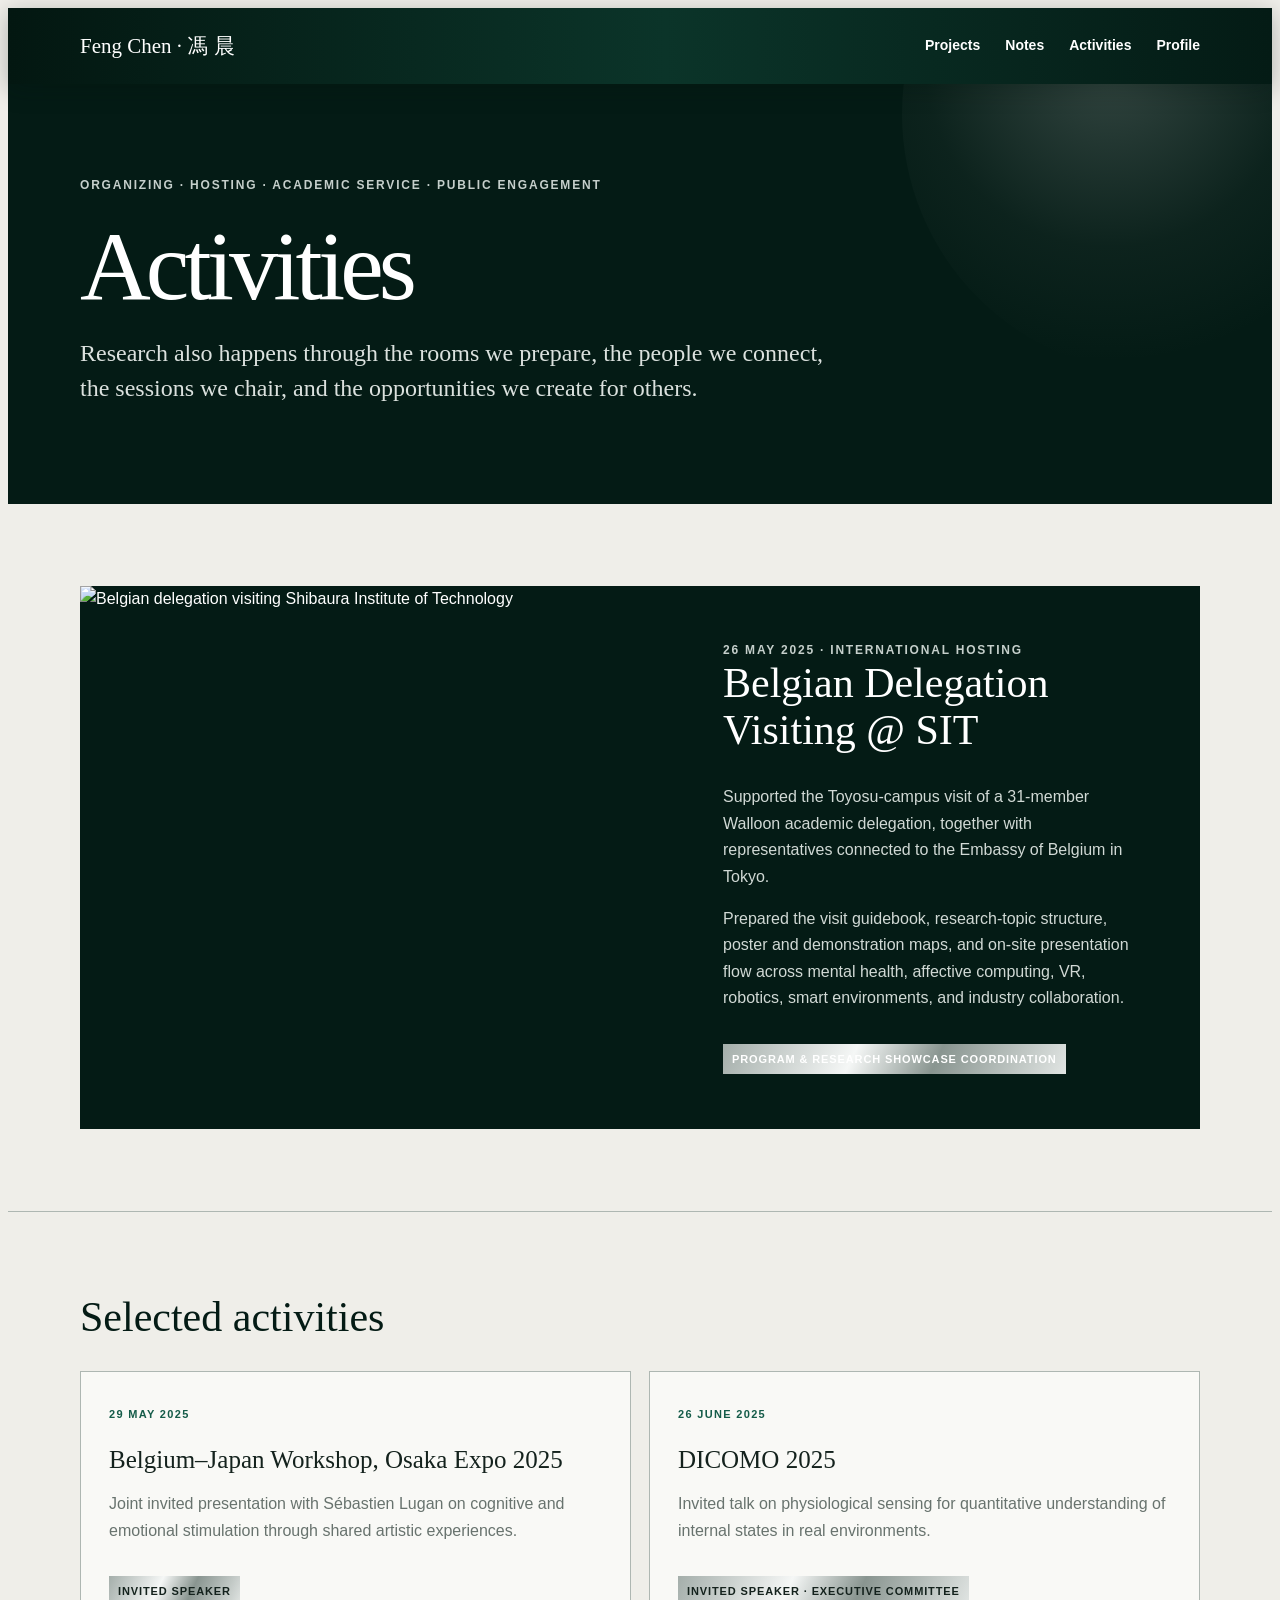
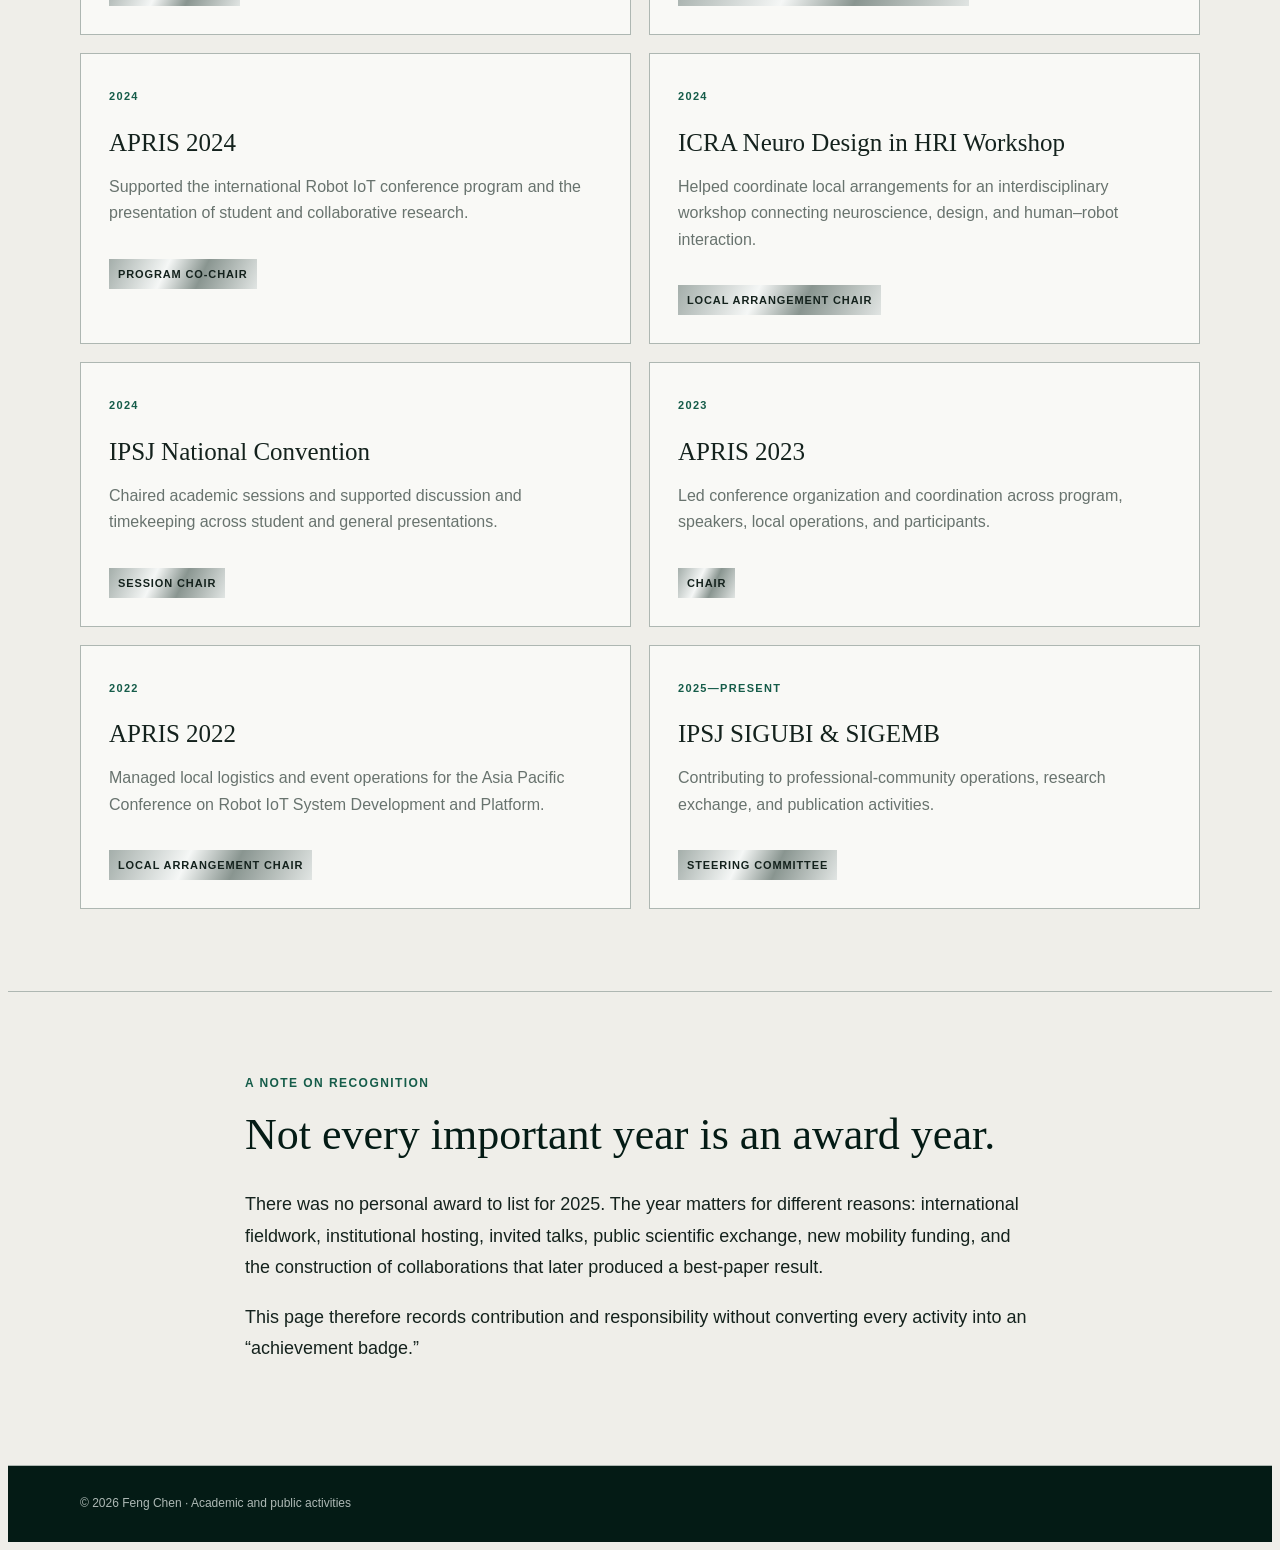
==== activities.html @ ca269ed2 "Add organizing and public activities page" ====
<!doctype html><html lang="en"><head><meta charset="utf-8"><meta name="viewport" content="width=device-width,initial-scale=1"><meta name="description" content="Academic service, organizing, public engagement, and international activities of Feng Chen."><title>Activities — Feng Chen</title><link rel="stylesheet" href="site.css"></head><body class="editorial-shell">
<header class="journal-nav"><div class="inner"><a class="brand" href="index.html">Feng Chen · 馮 晨</a><nav class="links"><a href="projects.html">Projects</a><a href="notes.html">Notes</a><a href="activities.html">Activities</a><a href="profile.html">Profile</a></nav></div></header>
<section class="page-hero"><div class="journal-wrap"><div class="page-kicker">Organizing · Hosting · Academic service · Public engagement</div><h1>Activities</h1><p>Research also happens through the rooms we prepare, the people we connect, the sessions we chair, and the opportunities we create for others.</p></div></section>
<main>
<section class="journal-section"><div class="journal-wrap feature-story"><img src="https://www.shibaura-it.ac.jp/assets/250527%E3%83%99%E3%83%AB%E3%82%AE%E3%83%BC.jpg" alt="Belgian delegation visiting Shibaura Institute of Technology"><div class="copy"><div class="page-kicker">26 May 2025 · International hosting</div><h2>Belgian Delegation Visiting @ SIT</h2><p>Supported the Toyosu-campus visit of a 31-member Walloon academic delegation, together with representatives connected to the Embassy of Belgium in Tokyo.</p><p>Prepared the visit guidebook, research-topic structure, poster and demonstration maps, and on-site presentation flow across mental health, affective computing, VR, robotics, smart environments, and industry collaboration.</p><span class="role">Program & research showcase coordination</span></div></div></section>
<section class="journal-section"><div class="journal-wrap"><h2>Selected activities</h2><div class="activity-cards">
<article class="activity-card"><time>29 May 2025</time><h3>Belgium–Japan Workshop, Osaka Expo 2025</h3><p>Joint invited presentation with Sébastien Lugan on cognitive and emotional stimulation through shared artistic experiences.</p><span class="role">Invited speaker</span></article>
<article class="activity-card"><time>26 June 2025</time><h3>DICOMO 2025</h3><p>Invited talk on physiological sensing for quantitative understanding of internal states in real environments.</p><span class="role">Invited speaker · Executive committee</span></article>
<article class="activity-card"><time>2024</time><h3>APRIS 2024</h3><p>Supported the international Robot IoT conference program and the presentation of student and collaborative research.</p><span class="role">Program co-chair</span></article>
<article class="activity-card"><time>2024</time><h3>ICRA Neuro Design in HRI Workshop</h3><p>Helped coordinate local arrangements for an interdisciplinary workshop connecting neuroscience, design, and human–robot interaction.</p><span class="role">Local arrangement chair</span></article>
<article class="activity-card"><time>2024</time><h3>IPSJ National Convention</h3><p>Chaired academic sessions and supported discussion and timekeeping across student and general presentations.</p><span class="role">Session chair</span></article>
<article class="activity-card"><time>2023</time><h3>APRIS 2023</h3><p>Led conference organization and coordination across program, speakers, local operations, and participants.</p><span class="role">Chair</span></article>
<article class="activity-card"><time>2022</time><h3>APRIS 2022</h3><p>Managed local logistics and event operations for the Asia Pacific Conference on Robot IoT System Development and Platform.</p><span class="role">Local arrangement chair</span></article>
<article class="activity-card"><time>2025—present</time><h3>IPSJ SIGUBI & SIGEMB</h3><p>Contributing to professional-community operations, research exchange, and publication activities.</p><span class="role">Steering committee</span></article>
</div></div></section>
<section class="journal-section"><div class="journal-wrap article"><div class="meta">A note on recognition</div><h2>Not every important year is an award year.</h2><p>There was no personal award to list for 2025. The year matters for different reasons: international fieldwork, institutional hosting, invited talks, public scientific exchange, new mobility funding, and the construction of collaborations that later produced a best-paper result.</p><p>This page therefore records contribution and responsibility without converting every activity into an “achievement badge.”</p></div></section>
</main><footer class="journal-footer"><div class="journal-wrap">© 2026 Feng Chen · Academic and public activities</div></footer></body></html>
---- site.css ----
:root{--forest:#041b15;--forest-2:#0a3026;--emerald:#155c49;--ink:#14221d;--paper:#efeee9;--paper-2:#e5e3dc;--muted:#68736e;--line:#aeb7b2;--silver-metal:linear-gradient(112deg,#707a77 0%,#e8ecea 18%,#929d99 36%,#f8faf9 52%,#7d8985 72%,#d9dfdc 88%,#68736f 100%);--silver-soft:linear-gradient(115deg,#a4aeaa,#f5f7f6 38%,#899590 62%,#e1e5e3)}
body{background:var(--paper)}
.topbar{background:linear-gradient(90deg,#031711 0%,#0b3429 54%,#041b15 100%);box-shadow:0 5px 22px #00130d45}
.topbar:after{content:"";position:absolute;left:0;right:0;bottom:0;height:1px;background:var(--silver-metal);opacity:.72}
.topbar nav a{position:relative}.topbar nav a:after{content:"";position:absolute;left:0;right:100%;bottom:-8px;height:2px;background:var(--silver-metal);transition:.25s}.topbar nav a:hover:after{right:0}
.metrics{background:var(--silver-metal);position:relative}.metrics:before{content:"";position:absolute;inset:0;background:linear-gradient(180deg,#ffffff62,transparent 42%,#00110b18)}
.metric{position:relative}
.section:nth-of-type(even){background:linear-gradient(120deg,#f5f4ef,#e8e7e1)}
.section-label{font-size:13px!important}.section-label span{font-size:12px}
.now-strip{padding:74px 0;background:var(--forest);color:white;position:relative;overflow:hidden}.now-strip:before{content:"NOW";position:absolute;right:-.02em;top:-.35em;font:210px Georgia,serif;color:#ffffff08;letter-spacing:-.06em}.now-grid{display:grid;grid-template-columns:190px 1.25fr .75fr;gap:58px;position:relative}.now-strip .section-label{color:#c7cfcc}.now-strip h2{font:400 clamp(34px,4vw,54px)/1.08 Georgia,serif;margin:0 0 22px}.now-strip p{color:#d3d9d6;margin:0}.now-actions{display:flex;flex-direction:column;gap:10px}.metal-link{background:var(--silver-metal);color:#071d16;padding:13px 16px;font-size:13px;font-weight:800;box-shadow:inset 0 1px #fff,0 8px 20px #0003}.metal-link:hover{transform:translateY(-2px)}
.latest{padding:95px 0}.latest-head{display:grid;grid-template-columns:190px 1fr;gap:58px;margin-bottom:38px}.latest h2{font:400 clamp(37px,4vw,55px)/1.05 Georgia,serif;margin:0;color:var(--forest)}.note-grid{display:grid;grid-template-columns:1.2fr 1fr 1fr;gap:17px}.note-card{padding:28px;background:#f9f9f6;border:1px solid var(--line);min-height:310px;display:flex;flex-direction:column;box-shadow:0 12px 35px #25372f0a}.note-card:first-child{background:linear-gradient(145deg,#0a3429,#041a14);color:white;border-color:#315b4f}.note-card time,.note-card .kind{font-size:11px;text-transform:uppercase;letter-spacing:.13em;font-weight:800;color:var(--emerald)}.note-card:first-child time,.note-card:first-child .kind{color:#cbd4d1}.note-card h3{font:400 26px/1.18 Georgia,serif;margin:38px 0 15px}.note-card p{font-size:14px;color:var(--muted);margin:0 0 20px}.note-card:first-child p{color:#cbd4d1}.note-card a{margin-top:auto;font-size:13px;font-weight:800}
.editorial-shell{min-height:100vh;background:var(--paper);color:var(--ink);font:16px/1.65 Inter,Arial,sans-serif}.editorial-shell *{box-sizing:border-box}.editorial-shell a{text-decoration:none;color:inherit}.journal-nav{position:sticky;top:0;z-index:20;background:linear-gradient(90deg,#031711,#0b3429 52%,#041b15);color:white;box-shadow:0 5px 22px #00130d45}.journal-nav .inner{width:min(1120px,calc(100% - 48px));height:76px;margin:auto;display:flex;justify-content:space-between;align-items:center}.journal-nav .brand{font:21px Georgia,serif}.journal-nav .links{display:flex;gap:25px;font-size:14px;font-weight:700}.journal-wrap{width:min(1120px,calc(100% - 48px));margin:auto}.page-hero{padding:92px 0 74px;background:var(--forest);color:white;position:relative;overflow:hidden}.page-hero:after{content:"";position:absolute;width:520px;height:520px;border-radius:50%;right:-150px;top:-230px;background:radial-gradient(circle at 40% 40%,#ffffff30,#7f8b8712 42%,transparent 68%)}.page-kicker{font-size:12px;letter-spacing:.15em;text-transform:uppercase;color:#c5cfcb;font-weight:800}.page-hero h1{font:400 clamp(54px,8vw,98px)/.9 Georgia,serif;letter-spacing:-.05em;margin:26px 0}.page-hero p{font:24px/1.45 Georgia,serif;max-width:760px;color:#dbe1de}.journal-section{padding:82px 0;border-bottom:1px solid var(--line)}.journal-section h2{font:400 42px/1.12 Georgia,serif;color:var(--forest);margin:0 0 30px}.entry-list{border-top:2px solid var(--forest)}.entry{display:grid;grid-template-columns:120px 150px 1fr;gap:25px;padding:28px 0;border-bottom:1px solid var(--line)}.entry time{font:20px Georgia,serif;color:var(--emerald)}.entry .type{font-size:11px;text-transform:uppercase;letter-spacing:.12em;color:var(--muted);font-weight:800}.entry h3{font:400 23px/1.3 Georgia,serif;margin:0 0 8px}.entry p{margin:0;color:var(--muted)}.feature-story{display:grid;grid-template-columns:1.05fr .95fr;background:var(--forest);color:white}.feature-story img{width:100%;height:100%;min-height:430px;object-fit:cover}.feature-story .copy{padding:55px}.feature-story h2{color:white}.feature-story p{color:#d1d9d5}.article{max-width:790px;margin:auto}.article .meta{font-size:12px;text-transform:uppercase;letter-spacing:.12em;color:var(--emerald);font-weight:800}.article h2{font-size:44px;margin-top:16px}.article p{font-size:18px;line-height:1.75}.article blockquote{font:25px/1.5 Georgia,serif;border-left:4px solid var(--emerald);margin:35px 0;padding:5px 0 5px 25px}.activity-cards,.project-cards{display:grid;grid-template-columns:repeat(2,1fr);gap:18px}.activity-card,.project-card{background:#f9f9f6;border:1px solid var(--line);padding:28px}.activity-card time,.project-card .tag{font-size:11px;text-transform:uppercase;letter-spacing:.12em;font-weight:800;color:var(--emerald)}.activity-card h3,.project-card h3{font:400 25px/1.25 Georgia,serif;margin:18px 0 10px}.activity-card p,.project-card p{color:var(--muted)}.role{display:inline-block;margin-top:16px;padding:6px 9px;background:var(--silver-soft);font-size:11px;font-weight:800;text-transform:uppercase;letter-spacing:.08em}.journal-footer{background:var(--forest);color:#aeb9b5;padding:28px 0;font-size:12px}
@media(max-width:850px){.now-grid,.latest-head{grid-template-columns:1fr;gap:25px}.note-grid{grid-template-columns:1fr}.journal-nav .links a:nth-child(2),.journal-nav .links a:nth-child(3){display:none}.feature-story{grid-template-columns:1fr}.entry{grid-template-columns:80px 1fr}.entry .type{grid-column:2}.entry>div:last-child{grid-column:2}.activity-cards,.project-cards{grid-template-columns:1fr}}
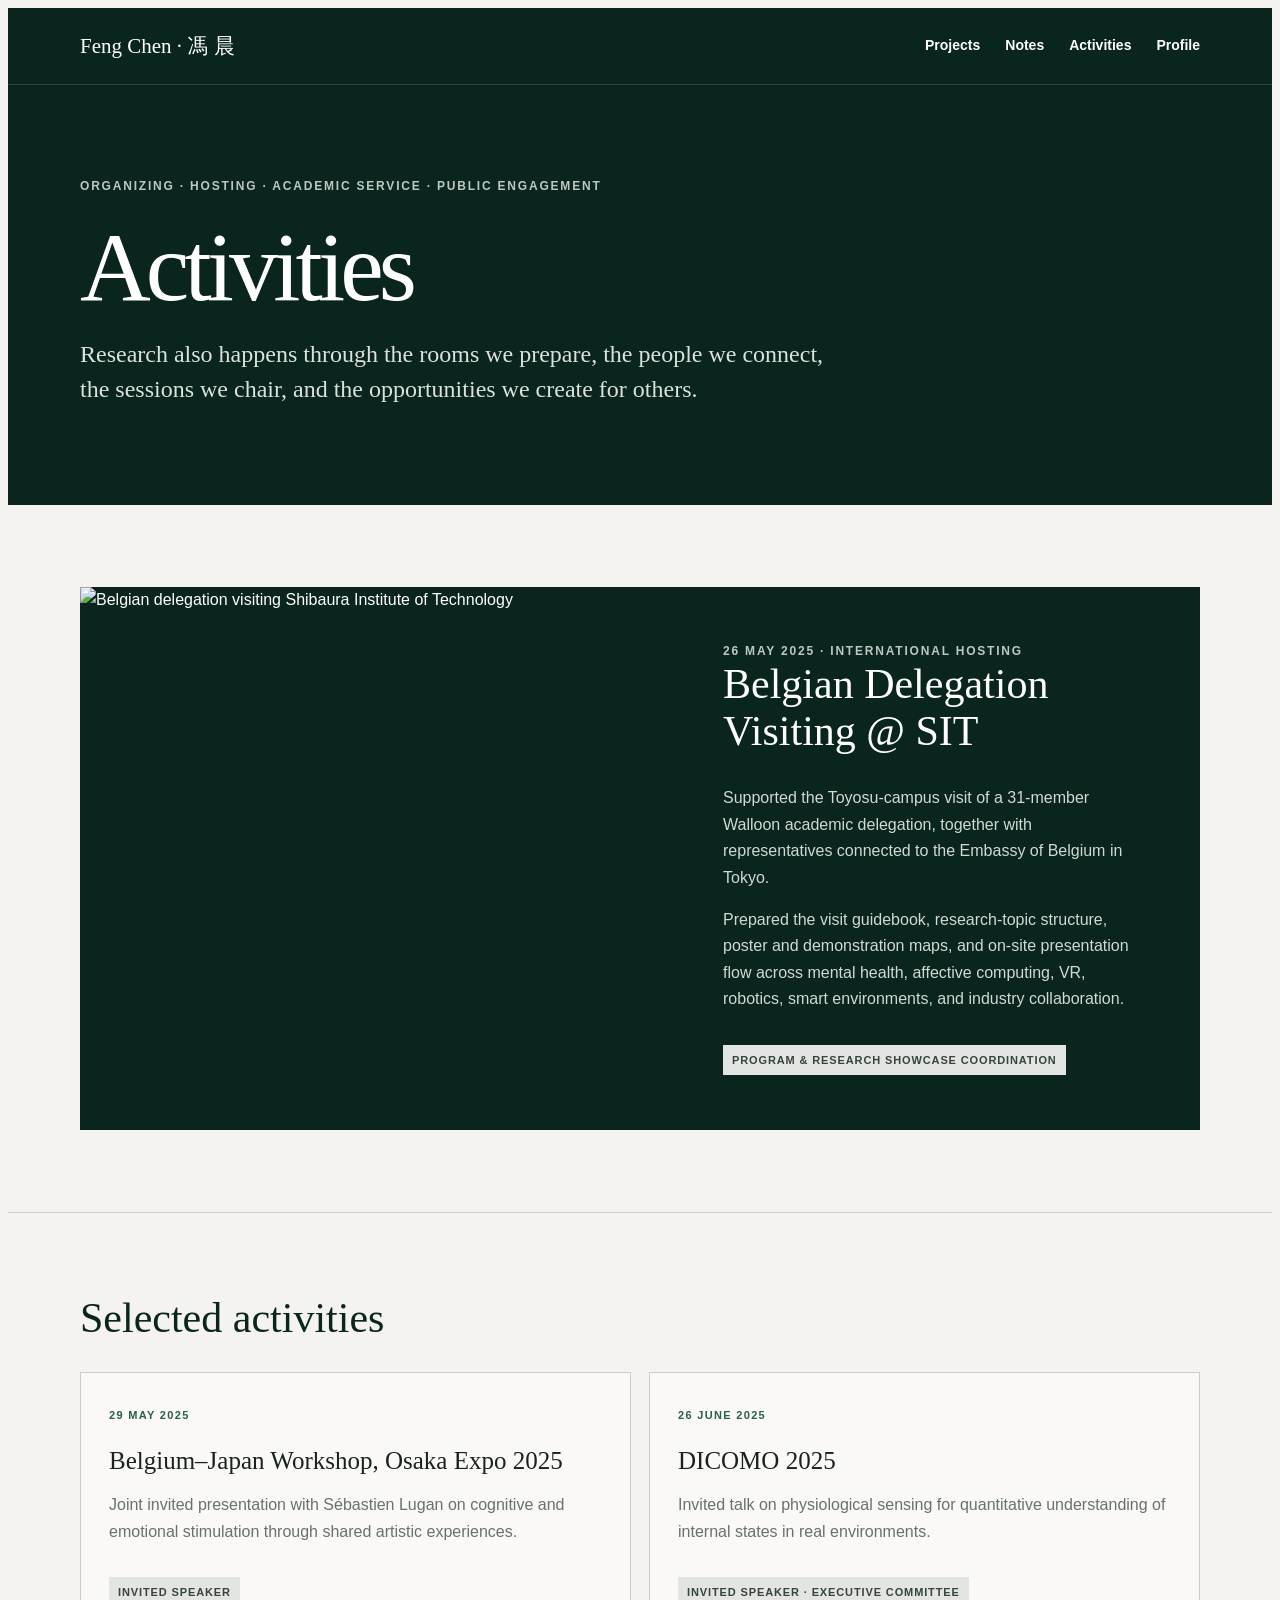
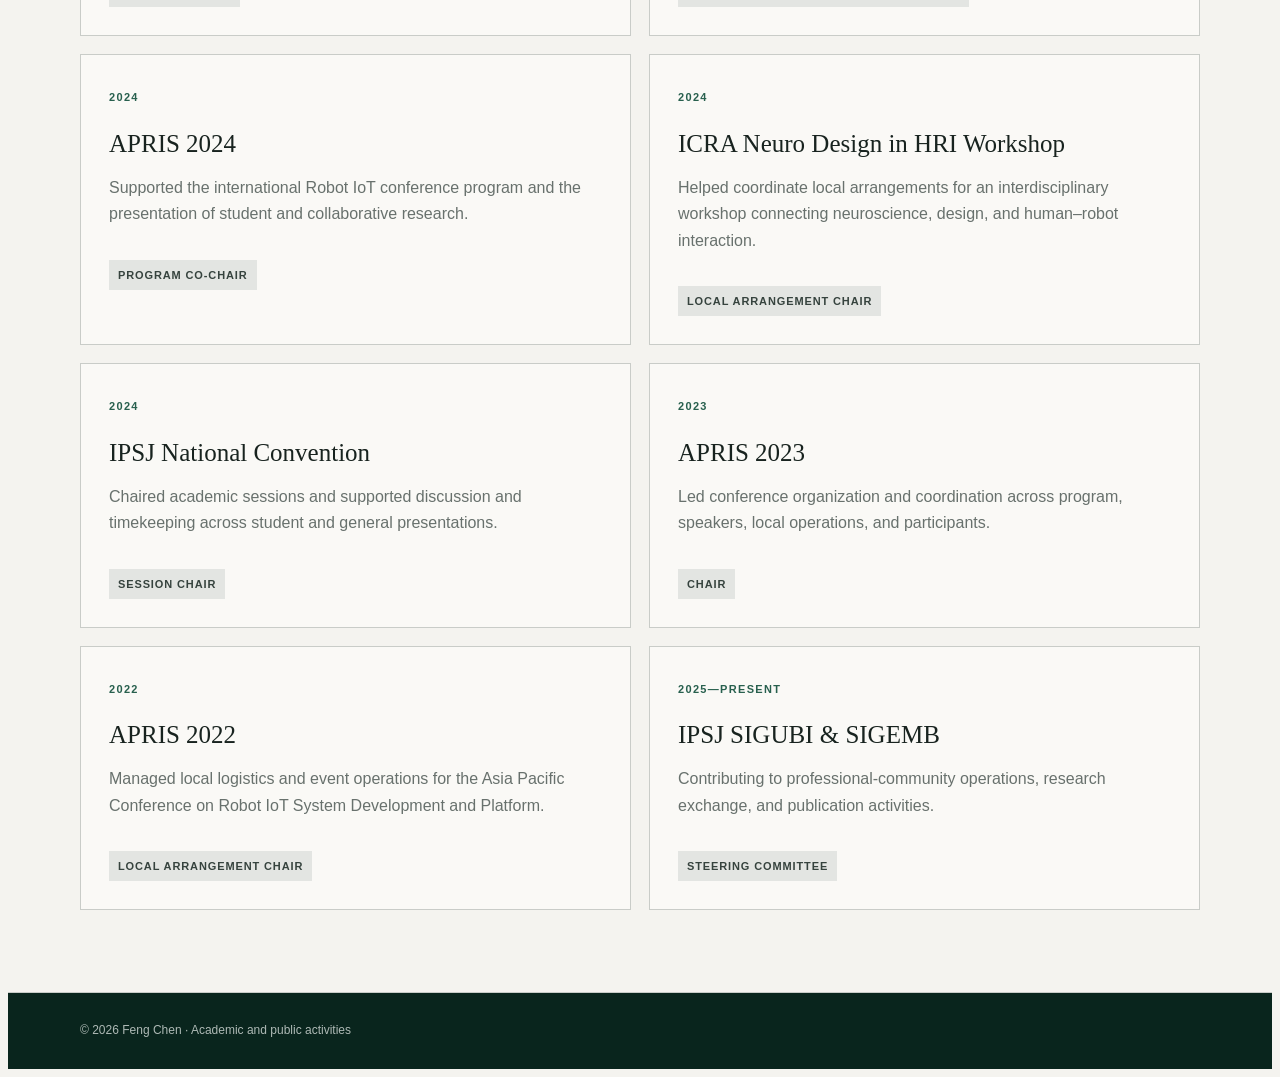
==== commit 14d63f9b: "Update activities.html" ====
--- a/activities.html
+++ b/activities.html
@@ -13,5 +13,4 @@
 <article class="activity-card"><time>2022</time><h3>APRIS 2022</h3><p>Managed local logistics and event operations for the Asia Pacific Conference on Robot IoT System Development and Platform.</p><span class="role">Local arrangement chair</span></article>
 <article class="activity-card"><time>2025—present</time><h3>IPSJ SIGUBI & SIGEMB</h3><p>Contributing to professional-community operations, research exchange, and publication activities.</p><span class="role">Steering committee</span></article>
 </div></div></section>
-<section class="journal-section"><div class="journal-wrap article"><div class="meta">A note on recognition</div><h2>Not every important year is an award year.</h2><p>There was no personal award to list for 2025. The year matters for different reasons: international fieldwork, institutional hosting, invited talks, public scientific exchange, new mobility funding, and the construction of collaborations that later produced a best-paper result.</p><p>This page therefore records contribution and responsibility without converting every activity into an “achievement badge.”</p></div></section>
 </main><footer class="journal-footer"><div class="journal-wrap">© 2026 Feng Chen · Academic and public activities</div></footer></body></html>
--- a/site.css
+++ b/site.css
@@ -1,13 +1,13 @@
-:root{--forest:#041b15;--forest-2:#0a3026;--emerald:#155c49;--ink:#14221d;--paper:#efeee9;--paper-2:#e5e3dc;--muted:#68736e;--line:#aeb7b2;--silver-metal:linear-gradient(112deg,#707a77 0%,#e8ecea 18%,#929d99 36%,#f8faf9 52%,#7d8985 72%,#d9dfdc 88%,#68736f 100%);--silver-soft:linear-gradient(115deg,#a4aeaa,#f5f7f6 38%,#899590 62%,#e1e5e3)}
+:root{--forest:#09251d;--forest-2:#12382d;--emerald:#28604e;--ink:#18231f;--paper:#f4f3ef;--paper-2:#ebe9e3;--muted:#68716d;--line:#c9ccc8;--silver:#bcc3c0;--silver-soft:#e3e5e2}
 body{background:var(--paper)}
-.topbar{background:linear-gradient(90deg,#031711 0%,#0b3429 54%,#041b15 100%);box-shadow:0 5px 22px #00130d45}
-.topbar:after{content:"";position:absolute;left:0;right:0;bottom:0;height:1px;background:var(--silver-metal);opacity:.72}
-.topbar nav a{position:relative}.topbar nav a:after{content:"";position:absolute;left:0;right:100%;bottom:-8px;height:2px;background:var(--silver-metal);transition:.25s}.topbar nav a:hover:after{right:0}
-.metrics{background:var(--silver-metal);position:relative}.metrics:before{content:"";position:absolute;inset:0;background:linear-gradient(180deg,#ffffff62,transparent 42%,#00110b18)}
+.topbar{background:var(--forest);box-shadow:none}
+.topbar:after{content:"";position:absolute;left:0;right:0;bottom:0;height:1px;background:#ffffff24}
+.topbar nav a{position:relative}.topbar nav a:after{content:"";position:absolute;left:0;right:100%;bottom:-8px;height:1px;background:var(--silver);transition:.25s}.topbar nav a:hover:after{right:0}
+.metrics{background:#dde1de;position:relative}.metrics:before{display:none}
 .metric{position:relative}
-.section:nth-of-type(even){background:linear-gradient(120deg,#f5f4ef,#e8e7e1)}
+.section:nth-of-type(even){background:var(--paper-2)}
 .section-label{font-size:13px!important}.section-label span{font-size:12px}
-.now-strip{padding:74px 0;background:var(--forest);color:white;position:relative;overflow:hidden}.now-strip:before{content:"NOW";position:absolute;right:-.02em;top:-.35em;font:210px Georgia,serif;color:#ffffff08;letter-spacing:-.06em}.now-grid{display:grid;grid-template-columns:190px 1.25fr .75fr;gap:58px;position:relative}.now-strip .section-label{color:#c7cfcc}.now-strip h2{font:400 clamp(34px,4vw,54px)/1.08 Georgia,serif;margin:0 0 22px}.now-strip p{color:#d3d9d6;margin:0}.now-actions{display:flex;flex-direction:column;gap:10px}.metal-link{background:var(--silver-metal);color:#071d16;padding:13px 16px;font-size:13px;font-weight:800;box-shadow:inset 0 1px #fff,0 8px 20px #0003}.metal-link:hover{transform:translateY(-2px)}
+.now-strip{padding:74px 0;background:var(--forest);color:white;position:relative;overflow:hidden}.now-strip:before{content:"NOW";position:absolute;right:-.02em;top:-.35em;font:210px Georgia,serif;color:#ffffff05;letter-spacing:-.06em}.now-grid{display:grid;grid-template-columns:190px 1.25fr .75fr;gap:58px;position:relative}.now-strip .section-label{color:#bdc7c3}.now-strip h2{font:400 clamp(34px,4vw,54px)/1.08 Georgia,serif;margin:0 0 22px}.now-strip p{color:#d3d9d6;margin:0}.now-actions{display:flex;flex-direction:column;gap:10px}.metal-link{background:transparent;border:1px solid #aab7b2;color:#f4f5f4;padding:13px 16px;font-size:13px;font-weight:700;box-shadow:none}.metal-link:hover{background:#ffffff0d;border-color:#d9dfdc}
 .latest{padding:95px 0}.latest-head{display:grid;grid-template-columns:190px 1fr;gap:58px;margin-bottom:38px}.latest h2{font:400 clamp(37px,4vw,55px)/1.05 Georgia,serif;margin:0;color:var(--forest)}.note-grid{display:grid;grid-template-columns:1.2fr 1fr 1fr;gap:17px}.note-card{padding:28px;background:#f9f9f6;border:1px solid var(--line);min-height:310px;display:flex;flex-direction:column;box-shadow:0 12px 35px #25372f0a}.note-card:first-child{background:linear-gradient(145deg,#0a3429,#041a14);color:white;border-color:#315b4f}.note-card time,.note-card .kind{font-size:11px;text-transform:uppercase;letter-spacing:.13em;font-weight:800;color:var(--emerald)}.note-card:first-child time,.note-card:first-child .kind{color:#cbd4d1}.note-card h3{font:400 26px/1.18 Georgia,serif;margin:38px 0 15px}.note-card p{font-size:14px;color:var(--muted);margin:0 0 20px}.note-card:first-child p{color:#cbd4d1}.note-card a{margin-top:auto;font-size:13px;font-weight:800}
-.editorial-shell{min-height:100vh;background:var(--paper);color:var(--ink);font:16px/1.65 Inter,Arial,sans-serif}.editorial-shell *{box-sizing:border-box}.editorial-shell a{text-decoration:none;color:inherit}.journal-nav{position:sticky;top:0;z-index:20;background:linear-gradient(90deg,#031711,#0b3429 52%,#041b15);color:white;box-shadow:0 5px 22px #00130d45}.journal-nav .inner{width:min(1120px,calc(100% - 48px));height:76px;margin:auto;display:flex;justify-content:space-between;align-items:center}.journal-nav .brand{font:21px Georgia,serif}.journal-nav .links{display:flex;gap:25px;font-size:14px;font-weight:700}.journal-wrap{width:min(1120px,calc(100% - 48px));margin:auto}.page-hero{padding:92px 0 74px;background:var(--forest);color:white;position:relative;overflow:hidden}.page-hero:after{content:"";position:absolute;width:520px;height:520px;border-radius:50%;right:-150px;top:-230px;background:radial-gradient(circle at 40% 40%,#ffffff30,#7f8b8712 42%,transparent 68%)}.page-kicker{font-size:12px;letter-spacing:.15em;text-transform:uppercase;color:#c5cfcb;font-weight:800}.page-hero h1{font:400 clamp(54px,8vw,98px)/.9 Georgia,serif;letter-spacing:-.05em;margin:26px 0}.page-hero p{font:24px/1.45 Georgia,serif;max-width:760px;color:#dbe1de}.journal-section{padding:82px 0;border-bottom:1px solid var(--line)}.journal-section h2{font:400 42px/1.12 Georgia,serif;color:var(--forest);margin:0 0 30px}.entry-list{border-top:2px solid var(--forest)}.entry{display:grid;grid-template-columns:120px 150px 1fr;gap:25px;padding:28px 0;border-bottom:1px solid var(--line)}.entry time{font:20px Georgia,serif;color:var(--emerald)}.entry .type{font-size:11px;text-transform:uppercase;letter-spacing:.12em;color:var(--muted);font-weight:800}.entry h3{font:400 23px/1.3 Georgia,serif;margin:0 0 8px}.entry p{margin:0;color:var(--muted)}.feature-story{display:grid;grid-template-columns:1.05fr .95fr;background:var(--forest);color:white}.feature-story img{width:100%;height:100%;min-height:430px;object-fit:cover}.feature-story .copy{padding:55px}.feature-story h2{color:white}.feature-story p{color:#d1d9d5}.article{max-width:790px;margin:auto}.article .meta{font-size:12px;text-transform:uppercase;letter-spacing:.12em;color:var(--emerald);font-weight:800}.article h2{font-size:44px;margin-top:16px}.article p{font-size:18px;line-height:1.75}.article blockquote{font:25px/1.5 Georgia,serif;border-left:4px solid var(--emerald);margin:35px 0;padding:5px 0 5px 25px}.activity-cards,.project-cards{display:grid;grid-template-columns:repeat(2,1fr);gap:18px}.activity-card,.project-card{background:#f9f9f6;border:1px solid var(--line);padding:28px}.activity-card time,.project-card .tag{font-size:11px;text-transform:uppercase;letter-spacing:.12em;font-weight:800;color:var(--emerald)}.activity-card h3,.project-card h3{font:400 25px/1.25 Georgia,serif;margin:18px 0 10px}.activity-card p,.project-card p{color:var(--muted)}.role{display:inline-block;margin-top:16px;padding:6px 9px;background:var(--silver-soft);font-size:11px;font-weight:800;text-transform:uppercase;letter-spacing:.08em}.journal-footer{background:var(--forest);color:#aeb9b5;padding:28px 0;font-size:12px}
+.editorial-shell{min-height:100vh;background:var(--paper);color:var(--ink);font:16px/1.65 Inter,Arial,sans-serif}.editorial-shell *{box-sizing:border-box}.editorial-shell a{text-decoration:none;color:inherit}.journal-nav{position:sticky;top:0;z-index:20;background:var(--forest);color:white;border-bottom:1px solid #ffffff24;box-shadow:none}.journal-nav .inner{width:min(1120px,calc(100% - 48px));height:76px;margin:auto;display:flex;justify-content:space-between;align-items:center}.journal-nav .brand{font:21px Georgia,serif}.journal-nav .links{display:flex;gap:25px;font-size:14px;font-weight:700}.journal-wrap{width:min(1120px,calc(100% - 48px));margin:auto}.page-hero{padding:92px 0 74px;background:var(--forest);color:white;position:relative;overflow:hidden}.page-hero:after{display:none}.page-kicker{font-size:12px;letter-spacing:.15em;text-transform:uppercase;color:#bdc7c3;font-weight:800}.page-hero h1{font:400 clamp(54px,8vw,98px)/.9 Georgia,serif;letter-spacing:-.05em;margin:26px 0}.page-hero p{font:24px/1.45 Georgia,serif;max-width:760px;color:#dbe1de}.journal-section{padding:82px 0;border-bottom:1px solid var(--line)}.journal-section h2{font:400 42px/1.12 Georgia,serif;color:var(--forest);margin:0 0 30px}.entry-list{border-top:2px solid var(--forest)}.entry{display:grid;grid-template-columns:120px 150px 1fr;gap:25px;padding:28px 0;border-bottom:1px solid var(--line)}.entry time{font:20px Georgia,serif;color:var(--emerald)}.entry .type{font-size:11px;text-transform:uppercase;letter-spacing:.12em;color:var(--muted);font-weight:800}.entry h3{font:400 23px/1.3 Georgia,serif;margin:0 0 8px}.entry p{margin:0;color:var(--muted)}.feature-story{display:grid;grid-template-columns:1.05fr .95fr;background:var(--forest);color:white}.feature-story img{width:100%;height:100%;min-height:430px;object-fit:cover}.feature-story .copy{padding:55px}.feature-story h2{color:white}.feature-story p{color:#d1d9d5}.article{max-width:790px;margin:auto}.article .meta{font-size:12px;text-transform:uppercase;letter-spacing:.12em;color:var(--emerald);font-weight:800}.article h2{font-size:44px;margin-top:16px}.article p{font-size:18px;line-height:1.75}.article blockquote{font:25px/1.5 Georgia,serif;border-left:4px solid var(--emerald);margin:35px 0;padding:5px 0 5px 25px}.activity-cards,.project-cards{display:grid;grid-template-columns:repeat(2,1fr);gap:18px}.activity-card,.project-card{background:#faf9f6;border:1px solid var(--line);padding:28px}.activity-card time,.project-card .tag{font-size:11px;text-transform:uppercase;letter-spacing:.12em;font-weight:800;color:var(--emerald)}.activity-card h3,.project-card h3{font:400 25px/1.25 Georgia,serif;margin:18px 0 10px}.activity-card p,.project-card p{color:var(--muted)}.role{display:inline-block;margin-top:16px;padding:6px 9px;background:var(--silver-soft);color:#36433e;font-size:11px;font-weight:800;text-transform:uppercase;letter-spacing:.08em}.journal-footer{background:var(--forest);color:#aeb9b5;padding:28px 0;font-size:12px}
 @media(max-width:850px){.now-grid,.latest-head{grid-template-columns:1fr;gap:25px}.note-grid{grid-template-columns:1fr}.journal-nav .links a:nth-child(2),.journal-nav .links a:nth-child(3){display:none}.feature-story{grid-template-columns:1fr}.entry{grid-template-columns:80px 1fr}.entry .type{grid-column:2}.entry>div:last-child{grid-column:2}.activity-cards,.project-cards{grid-template-columns:1fr}}
